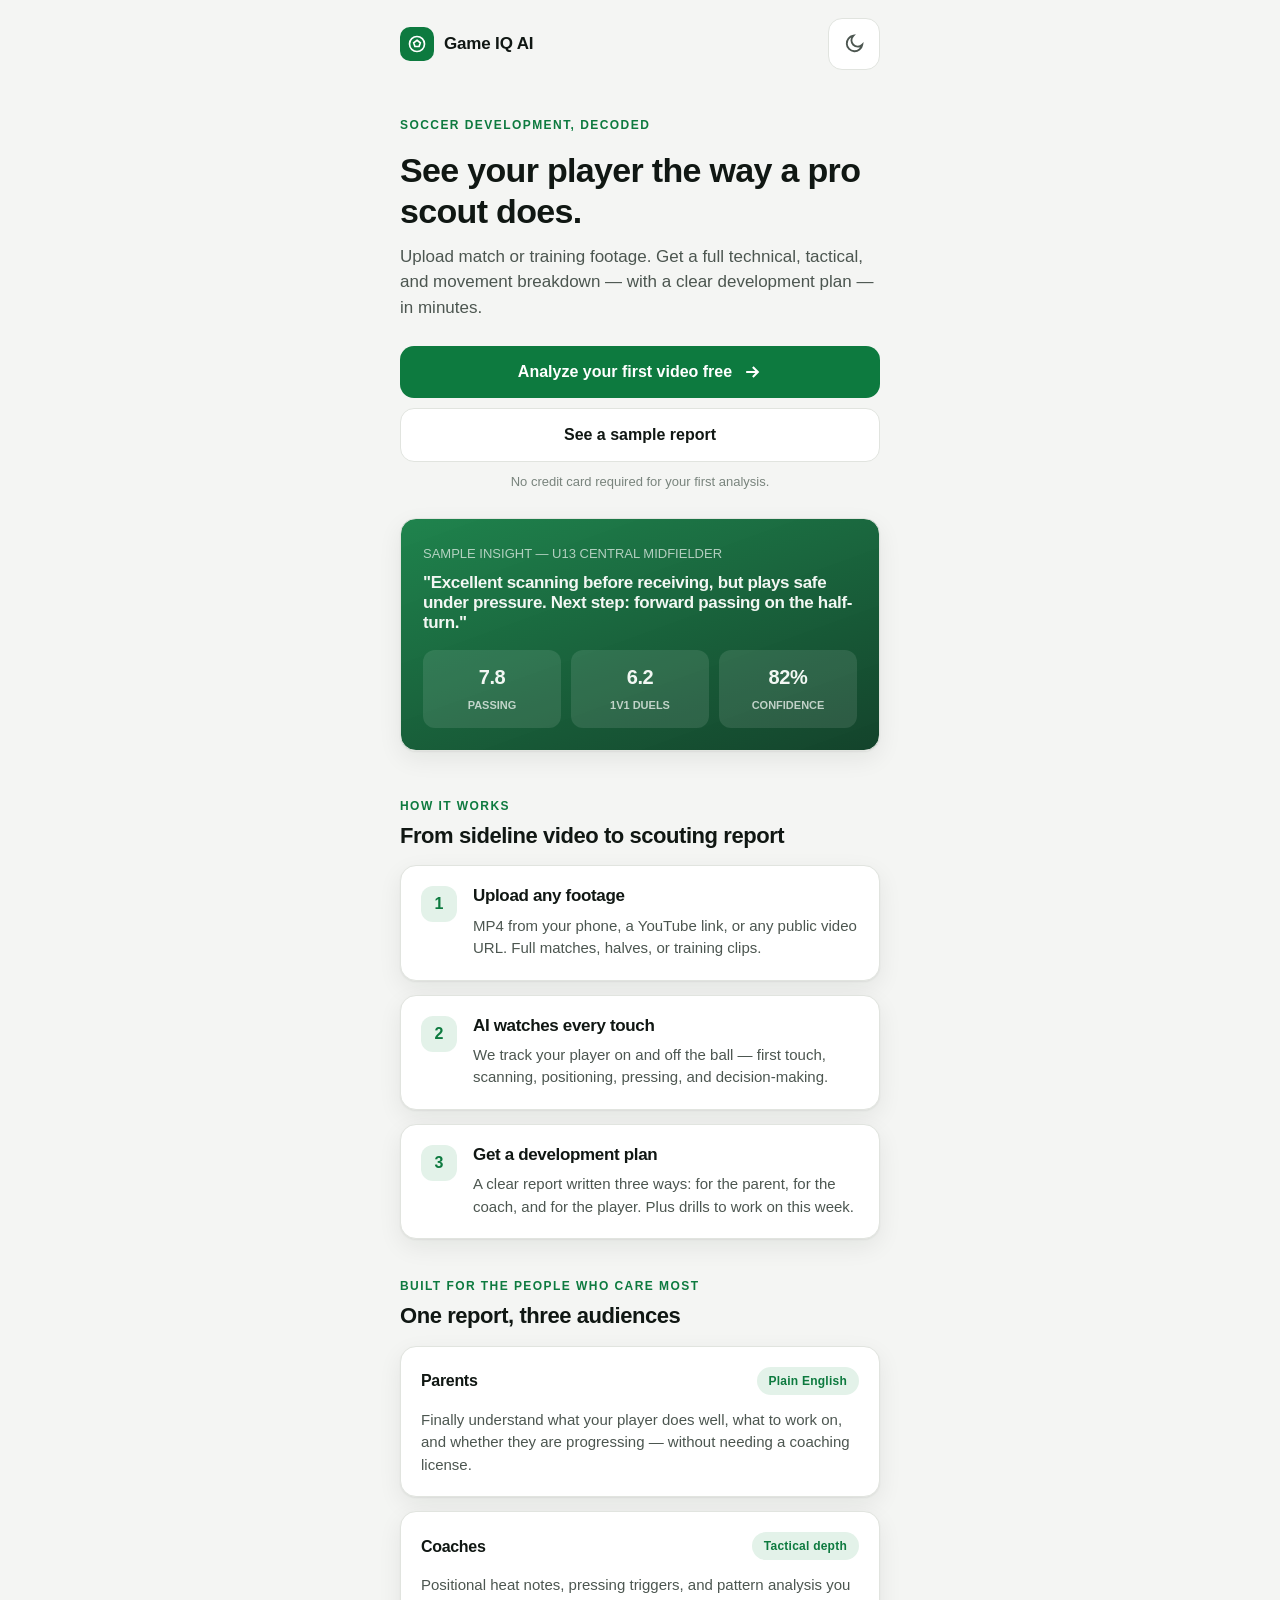
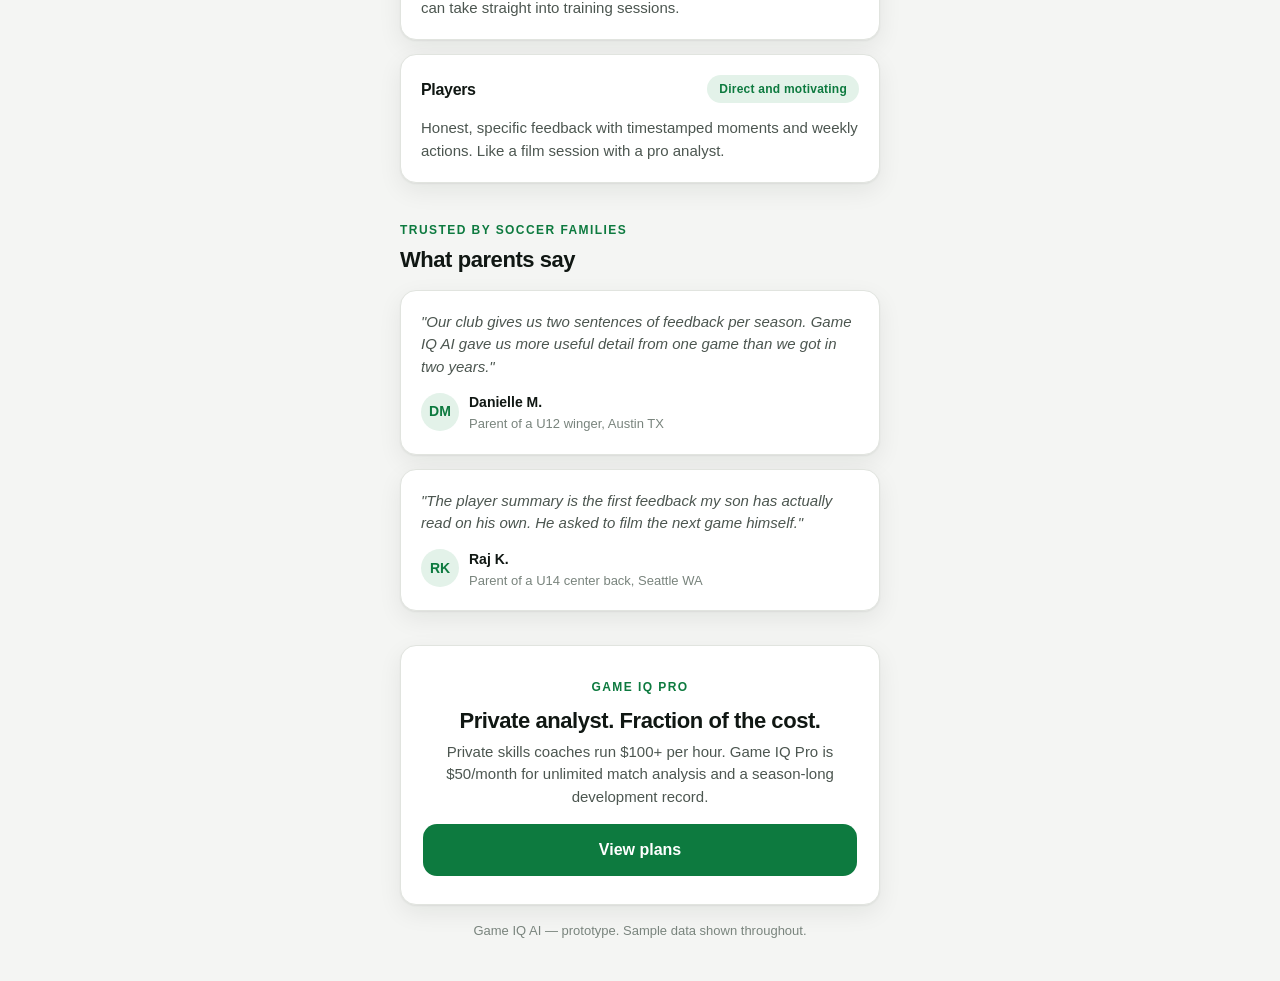
==== game-iq-ai/index.html @ a827c87a "Add Game IQ AI mobile-first web app prototype Six-screen prototype for a DTC soccer video-analysis p" ====
<!DOCTYPE html>
<html lang="en">
<head>
<meta charset="UTF-8">
<meta name="viewport" content="width=device-width, initial-scale=1.0, viewport-fit=cover">
<title>Game IQ AI — Pro-level soccer analysis from your phone</title>
<link rel="stylesheet" href="styles.css">
</head>
<body>
<div class="page page--landing">

  <header class="topbar">
    <a class="brand" href="index.html">
      <span class="brand-mark">
        <svg viewBox="0 0 24 24" fill="none" stroke="currentColor" stroke-width="2"><circle cx="12" cy="12" r="9"/><path d="M12 7.5 16 10.5 14.5 15h-5L8 10.5z"/></svg>
      </span>
      Game IQ AI
    </a>
    <button class="theme-toggle" data-theme-toggle aria-label="Toggle dark mode">
      <svg class="icon-moon" viewBox="0 0 24 24" fill="none" stroke="currentColor" stroke-width="2"><path d="M21 12.8A8.5 8.5 0 1 1 11.2 3 6.6 6.6 0 0 0 21 12.8z"/></svg>
      <svg class="icon-sun" viewBox="0 0 24 24" fill="none" stroke="currentColor" stroke-width="2"><circle cx="12" cy="12" r="4"/><path d="M12 2v2M12 20v2M4.9 4.9l1.4 1.4M17.7 17.7l1.4 1.4M2 12h2M20 12h2M4.9 19.1l1.4-1.4M17.7 6.3l1.4-1.4"/></svg>
    </button>
  </header>

  <section class="hero">
    <span class="eyebrow">Soccer development, decoded</span>
    <h1>See your player the way a pro scout does.</h1>
    <p class="muted">Upload match or training footage. Get a full technical, tactical, and movement breakdown — with a clear development plan — in minutes.</p>

    <div class="hero-cta">
      <a class="btn btn--primary" href="signup.html">
        Analyze your first video free
        <svg viewBox="0 0 24 24" fill="none" stroke="currentColor" stroke-width="2.5"><path d="M5 12h14M13 6l6 6-6 6"/></svg>
      </a>
      <a class="btn btn--ghost" href="analysis.html">See a sample report</a>
    </div>
    <p class="small" style="text-align:center;">No credit card required for your first analysis.</p>

    <div class="pitch-card">
      <span class="small">SAMPLE INSIGHT — U13 CENTRAL MIDFIELDER</span>
      <h3 style="margin-top:8px;">"Excellent scanning before receiving, but plays safe under pressure. Next step: forward passing on the half-turn."</h3>
      <div class="stat-grid">
        <div><strong>7.8</strong><span>PASSING</span></div>
        <div><strong>6.2</strong><span>1V1 DUELS</span></div>
        <div><strong>82%</strong><span>CONFIDENCE</span></div>
      </div>
    </div>
  </section>

  <section class="section-gap steps-row">
    <div class="section-head">
      <span class="eyebrow">How it works</span>
      <h2>From sideline video to scouting report</h2>
    </div>

    <div class="card">
      <span class="step-num"></span>
      <div>
        <h3>Upload any footage</h3>
        <p class="muted mt-8">MP4 from your phone, a YouTube link, or any public video URL. Full matches, halves, or training clips.</p>
      </div>
    </div>

    <div class="card">
      <span class="step-num"></span>
      <div>
        <h3>AI watches every touch</h3>
        <p class="muted mt-8">We track your player on and off the ball — first touch, scanning, positioning, pressing, and decision-making.</p>
      </div>
    </div>

    <div class="card">
      <span class="step-num"></span>
      <div>
        <h3>Get a development plan</h3>
        <p class="muted mt-8">A clear report written three ways: for the parent, for the coach, and for the player. Plus drills to work on this week.</p>
      </div>
    </div>
  </section>

  <section class="section-gap">
    <div class="section-head">
      <span class="eyebrow">Built for the people who care most</span>
      <h2>One report, three audiences</h2>
    </div>

    <div class="card">
      <div class="card-title"><h3>Parents</h3><span class="badge badge--accent">Plain English</span></div>
      <p class="muted">Finally understand what your player does well, what to work on, and whether they are progressing — without needing a coaching license.</p>
    </div>

    <div class="card">
      <div class="card-title"><h3>Coaches</h3><span class="badge badge--accent">Tactical depth</span></div>
      <p class="muted">Positional heat notes, pressing triggers, and pattern analysis you can take straight into training sessions.</p>
    </div>

    <div class="card">
      <div class="card-title"><h3>Players</h3><span class="badge badge--accent">Direct and motivating</span></div>
      <p class="muted">Honest, specific feedback with timestamped moments and weekly actions. Like a film session with a pro analyst.</p>
    </div>
  </section>

  <section class="section-gap">
    <div class="section-head">
      <span class="eyebrow">Trusted by soccer families</span>
      <h2>What parents say</h2>
    </div>

    <div class="card quote-card">
      <p class="muted">"Our club gives us two sentences of feedback per season. Game IQ AI gave us more useful detail from one game than we got in two years."</p>
      <div class="quote-attr">
        <span class="avatar">DM</span>
        <div>
          <strong style="font-size:14px;">Danielle M.</strong>
          <p class="small">Parent of a U12 winger, Austin TX</p>
        </div>
      </div>
    </div>

    <div class="card quote-card">
      <p class="muted">"The player summary is the first feedback my son has actually read on his own. He asked to film the next game himself."</p>
      <div class="quote-attr">
        <span class="avatar">RK</span>
        <div>
          <strong style="font-size:14px;">Raj K.</strong>
          <p class="small">Parent of a U14 center back, Seattle WA</p>
        </div>
      </div>
    </div>
  </section>

  <section class="section-gap">
    <div class="card" style="text-align:center; padding:28px 22px;">
      <span class="eyebrow">Game IQ Pro</span>
      <h2 style="margin:10px 0 6px;">Private analyst. Fraction of the cost.</h2>
      <p class="muted">Private skills coaches run $100+ per hour. Game IQ Pro is $50/month for unlimited match analysis and a season-long development record.</p>
      <a class="btn btn--primary mt-16" href="pricing.html">View plans</a>
    </div>
    <p class="small mt-16" style="text-align:center;">Game IQ AI — prototype. Sample data shown throughout.</p>
  </section>

</div>
</body>
<script src="app.js"></script>
</html>
---- game-iq-ai/styles.css ----
/* ============================================================
   Game IQ AI — Design System
   Mobile-first, card-based, premium sports aesthetic.
   ============================================================ */

:root {
  /* Light theme */
  --bg: #f4f5f3;
  --surface: #ffffff;
  --surface-2: #eceeea;
  --ink: #101713;
  --ink-2: #4c5650;
  --ink-3: #79847d;
  --line: #e1e4df;
  --accent: #0d7a3f;          /* pitch green */
  --accent-ink: #ffffff;
  --accent-soft: #e3f2e9;
  --gold: #b98a1f;
  --gold-soft: #f6ecd6;
  --danger: #b03a2e;
  --danger-soft: #f7e4e1;
  --shadow: 0 1px 2px rgba(16, 23, 19, 0.06), 0 8px 24px rgba(16, 23, 19, 0.07);
  --radius: 16px;
  --radius-sm: 10px;
  --tap: 52px;                /* minimum tap target */
}

html[data-theme="dark"] {
  --bg: #0c110e;
  --surface: #151b17;
  --surface-2: #1d2520;
  --ink: #eef1ee;
  --ink-2: #aeb8b1;
  --ink-3: #79847d;
  --line: #242d27;
  --accent: #2fae6a;
  --accent-ink: #07130c;
  --accent-soft: #15301f;
  --gold: #d8a93c;
  --gold-soft: #2c2410;
  --danger: #d96a5e;
  --danger-soft: #321713;
  --shadow: 0 1px 2px rgba(0, 0, 0, 0.4), 0 10px 28px rgba(0, 0, 0, 0.45);
}

* { margin: 0; padding: 0; box-sizing: border-box; }

html { -webkit-text-size-adjust: 100%; }

body {
  font-family: -apple-system, BlinkMacSystemFont, "Segoe UI", Roboto,
    "Helvetica Neue", Arial, sans-serif;
  background: var(--bg);
  color: var(--ink);
  line-height: 1.5;
  min-height: 100vh;
  transition: background 0.25s ease, color 0.25s ease;
}

.page {
  max-width: 480px;
  margin: 0 auto;
  padding: 0 20px 110px;
  min-height: 100vh;
}

.page--landing { padding-bottom: 40px; }

/* ---------- Typography ---------- */

h1, h2, h3 { font-weight: 700; letter-spacing: -0.02em; line-height: 1.2; }
h1 { font-size: 34px; }
h2 { font-size: 22px; }
h3 { font-size: 17px; }

.eyebrow {
  font-size: 12px;
  font-weight: 700;
  text-transform: uppercase;
  letter-spacing: 0.12em;
  color: var(--accent);
}

.muted { color: var(--ink-2); font-size: 15px; }
.small { font-size: 13px; color: var(--ink-3); }

/* ---------- Header / nav ---------- */

.topbar {
  display: flex;
  align-items: center;
  justify-content: space-between;
  padding: 18px 0 14px;
  position: sticky;
  top: 0;
  background: var(--bg);
  z-index: 20;
}

.brand {
  display: flex;
  align-items: center;
  gap: 10px;
  font-weight: 800;
  font-size: 17px;
  letter-spacing: -0.01em;
  color: var(--ink);
  text-decoration: none;
}

.brand-mark {
  width: 34px;
  height: 34px;
  border-radius: 10px;
  background: var(--accent);
  color: var(--accent-ink);
  display: grid;
  place-items: center;
  flex-shrink: 0;
}

.brand-mark svg { width: 20px; height: 20px; }

.theme-toggle {
  width: var(--tap);
  height: var(--tap);
  border-radius: 14px;
  border: 1px solid var(--line);
  background: var(--surface);
  color: var(--ink-2);
  display: grid;
  place-items: center;
  cursor: pointer;
}

.theme-toggle svg { width: 22px; height: 22px; }
html[data-theme="dark"] .icon-sun { display: block; }
html[data-theme="dark"] .icon-moon { display: none; }
.icon-sun { display: none; }
.icon-moon { display: block; }

/* ---------- Buttons ---------- */

.btn {
  display: flex;
  align-items: center;
  justify-content: center;
  gap: 10px;
  min-height: var(--tap);
  padding: 14px 24px;
  border-radius: 14px;
  border: none;
  font-size: 16px;
  font-weight: 700;
  font-family: inherit;
  text-decoration: none;
  cursor: pointer;
  width: 100%;
  transition: transform 0.1s ease, opacity 0.15s ease;
}

.btn:active { transform: scale(0.985); }

.btn--primary { background: var(--accent); color: var(--accent-ink); }
.btn--ghost {
  background: var(--surface);
  color: var(--ink);
  border: 1px solid var(--line);
}
.btn--quiet { background: transparent; color: var(--ink-2); }
.btn svg { width: 20px; height: 20px; }

/* ---------- Cards ---------- */

.card {
  background: var(--surface);
  border: 1px solid var(--line);
  border-radius: var(--radius);
  padding: 20px;
  box-shadow: var(--shadow);
  margin-bottom: 14px;
}

.card-title {
  display: flex;
  align-items: center;
  justify-content: space-between;
  margin-bottom: 14px;
}

.card-title h3 { font-size: 16px; }
.card-title .small { font-weight: 600; }

/* ---------- Chips, badges, pills ---------- */

.badge {
  display: inline-flex;
  align-items: center;
  gap: 6px;
  padding: 5px 12px;
  border-radius: 999px;
  font-size: 12px;
  font-weight: 700;
  letter-spacing: 0.02em;
}

.badge--accent { background: var(--accent-soft); color: var(--accent); }
.badge--gold { background: var(--gold-soft); color: var(--gold); }
.badge--danger { background: var(--danger-soft); color: var(--danger); }
.badge--neutral { background: var(--surface-2); color: var(--ink-2); }

/* ---------- Rating bars ---------- */

.rating-row {
  display: grid;
  grid-template-columns: 1fr 44px;
  gap: 4px 12px;
  align-items: center;
  padding: 9px 0;
}

.rating-row + .rating-row { border-top: 1px solid var(--line); }

.rating-label { font-size: 14px; font-weight: 600; }
.rating-value {
  font-size: 15px;
  font-weight: 800;
  text-align: right;
  font-variant-numeric: tabular-nums;
}

.rating-track {
  grid-column: 1 / -1;
  height: 6px;
  border-radius: 999px;
  background: var(--surface-2);
  overflow: hidden;
}

.rating-fill {
  height: 100%;
  border-radius: 999px;
  background: var(--accent);
  width: 0;
  transition: width 0.8s cubic-bezier(0.22, 1, 0.36, 1);
}

.rating-fill--gold { background: var(--gold); }

/* ---------- Lists ---------- */

.fact-list { list-style: none; }
.fact-list li {
  display: flex;
  gap: 12px;
  padding: 11px 0;
  font-size: 14.5px;
  color: var(--ink-2);
}
.fact-list li + li { border-top: 1px solid var(--line); }
.fact-list strong { color: var(--ink); font-weight: 700; }

.fact-list .dot {
  flex-shrink: 0;
  width: 8px;
  height: 8px;
  border-radius: 50%;
  margin-top: 7px;
  background: var(--accent);
}
.fact-list .dot--gold { background: var(--gold); }
.fact-list .dot--danger { background: var(--danger); }

/* ---------- Segmented control / tabs ---------- */

.segment {
  display: grid;
  grid-auto-flow: column;
  grid-auto-columns: 1fr;
  background: var(--surface-2);
  border-radius: 14px;
  padding: 4px;
  gap: 4px;
  margin-bottom: 16px;
}

.segment button {
  min-height: 44px;
  border: none;
  border-radius: 10px;
  background: transparent;
  font-family: inherit;
  font-size: 14px;
  font-weight: 700;
  color: var(--ink-2);
  cursor: pointer;
}

.segment button.is-active {
  background: var(--surface);
  color: var(--ink);
  box-shadow: var(--shadow);
}

.tab-panel { display: none; }
.tab-panel.is-active { display: block; }

/* ---------- Score ring ---------- */

.score-ring { position: relative; width: 120px; height: 120px; }
.score-ring svg { transform: rotate(-90deg); }
.score-ring .track { stroke: var(--surface-2); }
.score-ring .meter {
  stroke: var(--accent);
  stroke-linecap: round;
  transition: stroke-dashoffset 1s cubic-bezier(0.22, 1, 0.36, 1);
}
.score-ring .score-num {
  position: absolute;
  inset: 0;
  display: grid;
  place-items: center;
  font-size: 30px;
  font-weight: 800;
  letter-spacing: -0.03em;
}
.score-ring .score-num span { font-size: 13px; font-weight: 700; color: var(--ink-3); }

/* ---------- Bottom tab bar ---------- */

.tabbar {
  position: fixed;
  bottom: 0;
  left: 0;
  right: 0;
  background: var(--surface);
  border-top: 1px solid var(--line);
  z-index: 30;
  padding-bottom: env(safe-area-inset-bottom);
}

.tabbar-inner {
  max-width: 480px;
  margin: 0 auto;
  display: grid;
  grid-template-columns: repeat(4, 1fr);
}

.tabbar a {
  display: flex;
  flex-direction: column;
  align-items: center;
  gap: 3px;
  padding: 10px 4px 12px;
  min-height: 60px;
  text-decoration: none;
  color: var(--ink-3);
  font-size: 11px;
  font-weight: 700;
}

.tabbar a svg { width: 24px; height: 24px; }
.tabbar a.is-active { color: var(--accent); }

/* ---------- Forms ---------- */

.field { margin-bottom: 14px; }
.field label {
  display: block;
  font-size: 13px;
  font-weight: 700;
  margin-bottom: 6px;
  color: var(--ink-2);
}

.field input, .field select {
  width: 100%;
  min-height: var(--tap);
  padding: 14px 16px;
  border-radius: 14px;
  border: 1px solid var(--line);
  background: var(--surface);
  color: var(--ink);
  font-size: 16px;
  font-family: inherit;
}

.field input:focus, .field select:focus {
  outline: 2px solid var(--accent);
  outline-offset: -1px;
}

.choice-grid { display: grid; grid-template-columns: 1fr 1fr; gap: 10px; }

.choice {
  min-height: var(--tap);
  padding: 14px;
  border-radius: 14px;
  border: 1.5px solid var(--line);
  background: var(--surface);
  color: var(--ink);
  font-size: 15px;
  font-weight: 700;
  font-family: inherit;
  cursor: pointer;
  text-align: center;
}

.choice.is-selected {
  border-color: var(--accent);
  background: var(--accent-soft);
  color: var(--accent);
}

/* ---------- Stepper ---------- */

.stepper { display: flex; gap: 6px; margin: 8px 0 22px; }
.stepper span {
  height: 4px;
  flex: 1;
  border-radius: 999px;
  background: var(--surface-2);
}
.stepper span.is-done { background: var(--accent); }

/* ---------- Upload ---------- */

.dropzone {
  border: 2px dashed var(--line);
  border-radius: var(--radius);
  background: var(--surface);
  padding: 36px 20px;
  text-align: center;
  cursor: pointer;
}

.dropzone.is-armed { border-color: var(--accent); background: var(--accent-soft); }

.dropzone .drop-icon {
  width: 56px;
  height: 56px;
  margin: 0 auto 12px;
  border-radius: 16px;
  background: var(--accent-soft);
  color: var(--accent);
  display: grid;
  place-items: center;
}
.dropzone .drop-icon svg { width: 28px; height: 28px; }

.progress-track {
  height: 8px;
  border-radius: 999px;
  background: var(--surface-2);
  overflow: hidden;
  margin: 14px 0 8px;
}

.progress-fill {
  height: 100%;
  width: 0;
  border-radius: 999px;
  background: var(--accent);
  transition: width 0.4s ease;
}

.analyze-steps { list-style: none; margin-top: 6px; }
.analyze-steps li {
  display: flex;
  align-items: center;
  gap: 12px;
  padding: 12px 0;
  font-size: 14.5px;
  font-weight: 600;
  color: var(--ink-3);
}
.analyze-steps li + li { border-top: 1px solid var(--line); }
.analyze-steps .step-dot {
  width: 22px;
  height: 22px;
  border-radius: 50%;
  border: 2px solid var(--line);
  flex-shrink: 0;
  display: grid;
  place-items: center;
}
.analyze-steps li.is-done { color: var(--ink); }
.analyze-steps li.is-done .step-dot {
  background: var(--accent);
  border-color: var(--accent);
  color: var(--accent-ink);
}
.analyze-steps li.is-active { color: var(--accent); }
.analyze-steps li.is-active .step-dot { border-color: var(--accent); }
.analyze-steps .step-dot svg { width: 12px; height: 12px; }

/* ---------- Landing ---------- */

.hero { padding: 28px 0 8px; }
.hero h1 { margin: 14px 0 12px; }
.hero .muted { font-size: 17px; }
.hero-cta { display: grid; gap: 10px; margin: 26px 0 10px; }

.pitch-card {
  margin-top: 26px;
  border-radius: var(--radius);
  overflow: hidden;
  border: 1px solid var(--line);
  box-shadow: var(--shadow);
  background:
    linear-gradient(160deg, rgba(13, 122, 63, 0.92), rgba(8, 58, 33, 0.95));
  color: #f2f7f3;
  padding: 22px;
}

.pitch-card .small { color: rgba(242, 247, 243, 0.7); }

.stat-grid {
  display: grid;
  grid-template-columns: repeat(3, 1fr);
  gap: 10px;
  margin-top: 16px;
}

.stat-grid > div {
  background: rgba(255, 255, 255, 0.1);
  border-radius: 12px;
  padding: 12px 10px;
  text-align: center;
}

.stat-grid strong { display: block; font-size: 20px; letter-spacing: -0.02em; }
.stat-grid span { font-size: 11px; opacity: 0.75; font-weight: 600; }

.steps-row { counter-reset: step; }
.steps-row .card { display: flex; gap: 16px; align-items: flex-start; }
.step-num {
  counter-increment: step;
  width: 36px;
  height: 36px;
  flex-shrink: 0;
  border-radius: 12px;
  background: var(--accent-soft);
  color: var(--accent);
  font-weight: 800;
  display: grid;
  place-items: center;
}
.step-num::before { content: counter(step); }

.quote-card .muted { font-size: 15px; font-style: italic; }
.quote-attr { margin-top: 12px; display: flex; align-items: center; gap: 10px; }
.quote-attr .avatar {
  width: 38px;
  height: 38px;
  border-radius: 50%;
  background: var(--accent-soft);
  color: var(--accent);
  font-weight: 800;
  font-size: 14px;
  display: grid;
  place-items: center;
}

.section-gap { margin-top: 34px; }
.section-head { margin-bottom: 16px; }
.section-head h2 { margin-top: 6px; }

/* ---------- Analysis page ---------- */

.player-head {
  display: flex;
  gap: 16px;
  align-items: center;
  margin-bottom: 16px;
}

.player-avatar {
  width: 58px;
  height: 58px;
  border-radius: 18px;
  background: var(--accent);
  color: var(--accent-ink);
  font-size: 20px;
  font-weight: 800;
  display: grid;
  place-items: center;
  flex-shrink: 0;
}

.confidence-card { display: flex; gap: 18px; align-items: center; }
.confidence-card .score-ring { flex-shrink: 0; }

.moment {
  display: flex;
  gap: 14px;
  padding: 12px 0;
}
.moment + .moment { border-top: 1px solid var(--line); }
.moment time {
  flex-shrink: 0;
  font-size: 13px;
  font-weight: 800;
  font-variant-numeric: tabular-nums;
  color: var(--accent);
  background: var(--accent-soft);
  border-radius: 8px;
  padding: 4px 8px;
  height: fit-content;
}
.moment p { font-size: 14px; color: var(--ink-2); }
.moment strong { color: var(--ink); display: block; font-size: 14.5px; }

.action-item {
  display: flex;
  gap: 14px;
  align-items: flex-start;
  padding: 12px 0;
}
.action-item + .action-item { border-top: 1px solid var(--line); }
.action-item .check {
  width: 26px;
  height: 26px;
  border-radius: 8px;
  border: 2px solid var(--line);
  flex-shrink: 0;
  margin-top: 1px;
}
.action-item strong { display: block; font-size: 14.5px; }
.action-item p { font-size: 13.5px; color: var(--ink-2); }

/* ---------- Progress page ---------- */

.trend-chart { width: 100%; height: auto; display: block; }
.trend-chart .grid-line { stroke: var(--line); stroke-width: 1; }
.trend-chart .axis-label { fill: var(--ink-3); font-size: 10px; font-weight: 600; }
.trend-chart .trend-line {
  stroke: var(--accent);
  stroke-width: 2.5;
  fill: none;
  stroke-linecap: round;
  stroke-linejoin: round;
}
.trend-chart .trend-dot { fill: var(--accent); }
.trend-chart .trend-area { fill: var(--accent); opacity: 0.12; }

.session-row {
  display: flex;
  align-items: center;
  gap: 14px;
  padding: 13px 0;
  text-decoration: none;
  color: inherit;
}
.session-row + .session-row { border-top: 1px solid var(--line); }
.session-score {
  width: 46px;
  height: 46px;
  border-radius: 14px;
  background: var(--accent-soft);
  color: var(--accent);
  font-weight: 800;
  font-size: 15px;
  display: grid;
  place-items: center;
  flex-shrink: 0;
}
.session-row strong { display: block; font-size: 14.5px; }
.session-delta { margin-left: auto; font-size: 13px; font-weight: 800; }
.session-delta.up { color: var(--accent); }
.session-delta.flat { color: var(--ink-3); }

/* ---------- Pricing ---------- */

.plan-card { position: relative; }
.plan-card.is-featured { border: 2px solid var(--accent); }

.plan-flag {
  position: absolute;
  top: -12px;
  left: 20px;
  background: var(--accent);
  color: var(--accent-ink);
  font-size: 11px;
  font-weight: 800;
  text-transform: uppercase;
  letter-spacing: 0.08em;
  padding: 4px 12px;
  border-radius: 999px;
}

.price-line { display: flex; align-items: baseline; gap: 6px; margin: 10px 0 2px; }
.price-line .price { font-size: 38px; font-weight: 800; letter-spacing: -0.03em; }
.price-line .per { color: var(--ink-3); font-weight: 600; }
.price-was { text-decoration: line-through; color: var(--ink-3); font-weight: 600; }

.plan-card .btn { margin-top: 16px; }

.faq-item { padding: 14px 0; }
.faq-item + .faq-item { border-top: 1px solid var(--line); }
.faq-item strong { display: block; font-size: 14.5px; margin-bottom: 4px; }
.faq-item p { font-size: 14px; color: var(--ink-2); }

/* ---------- Utility ---------- */

.hidden { display: none !important; }
.mt-8 { margin-top: 8px; }
.mt-16 { margin-top: 16px; }
.mt-24 { margin-top: 24px; }
.grid-2 { display: grid; grid-template-columns: 1fr 1fr; gap: 10px; }

@media (min-width: 520px) {
  .page { padding-left: 0; padding-right: 0; }
}
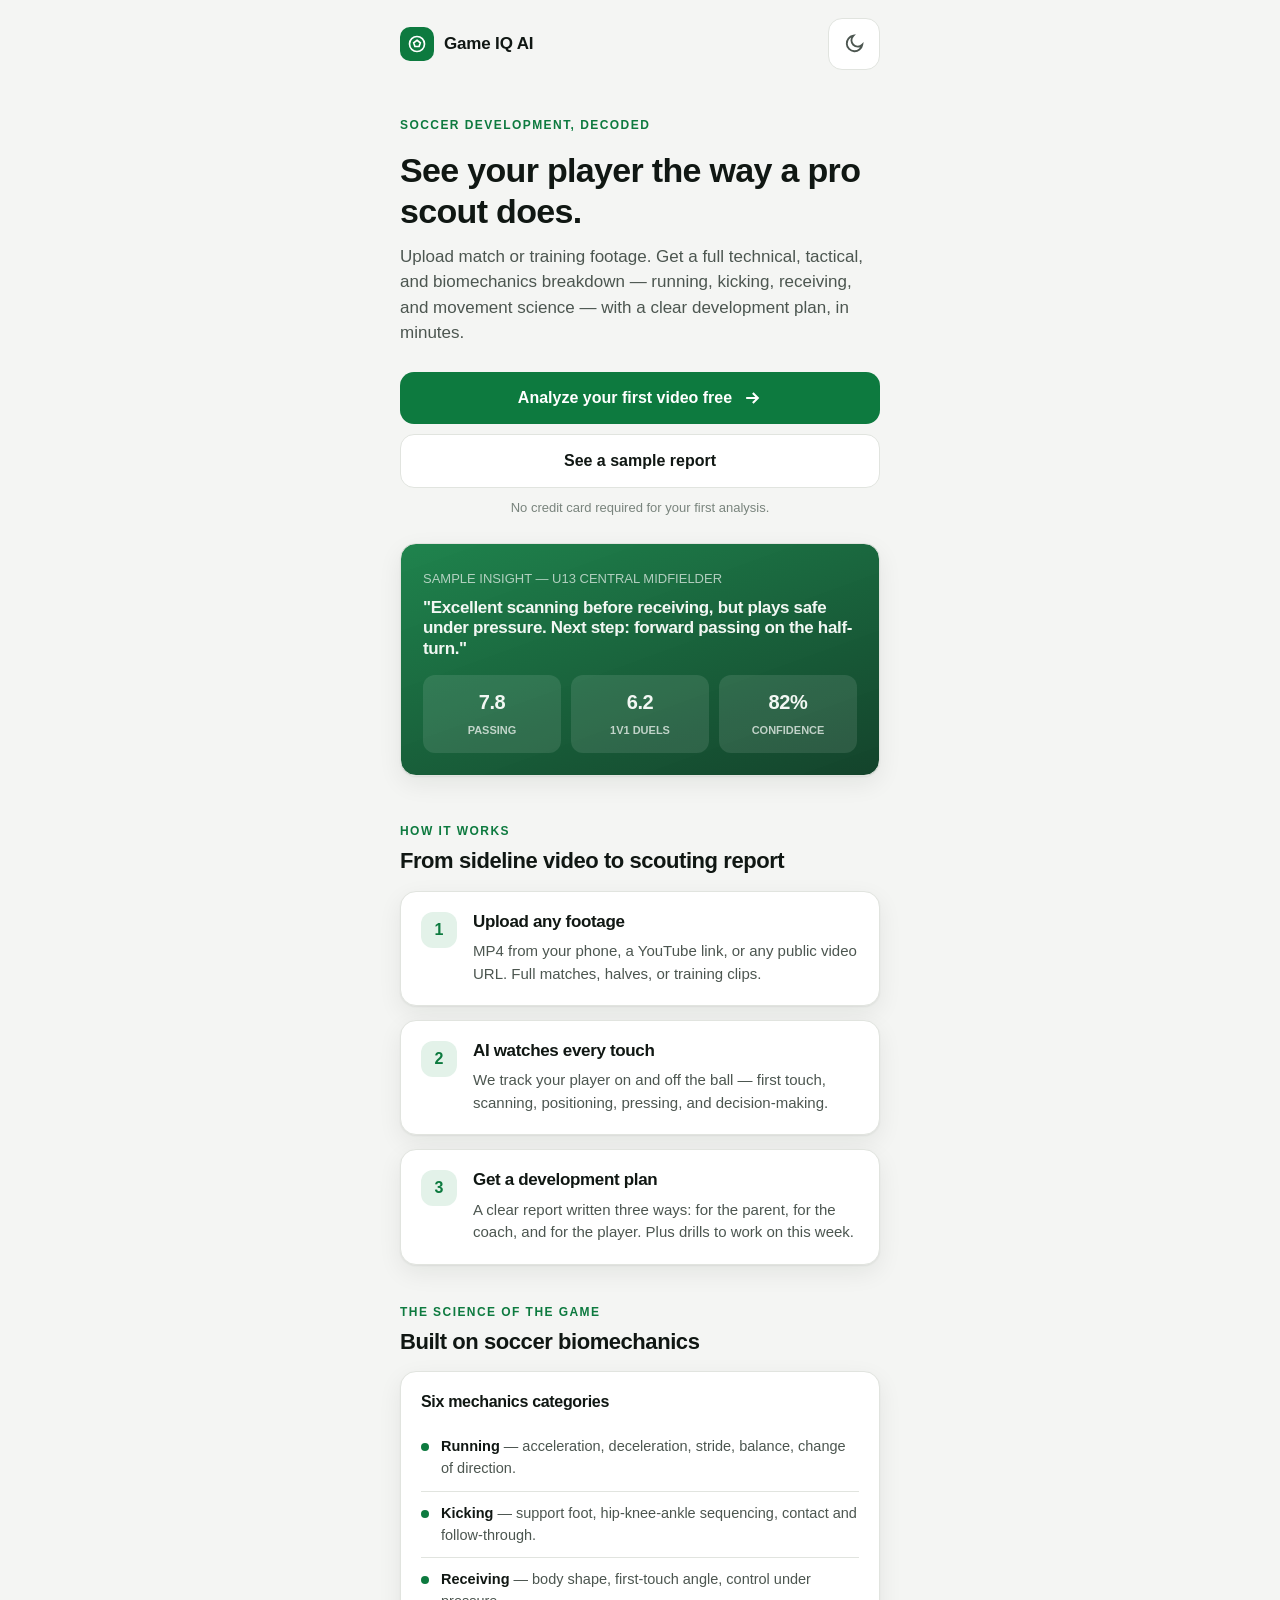
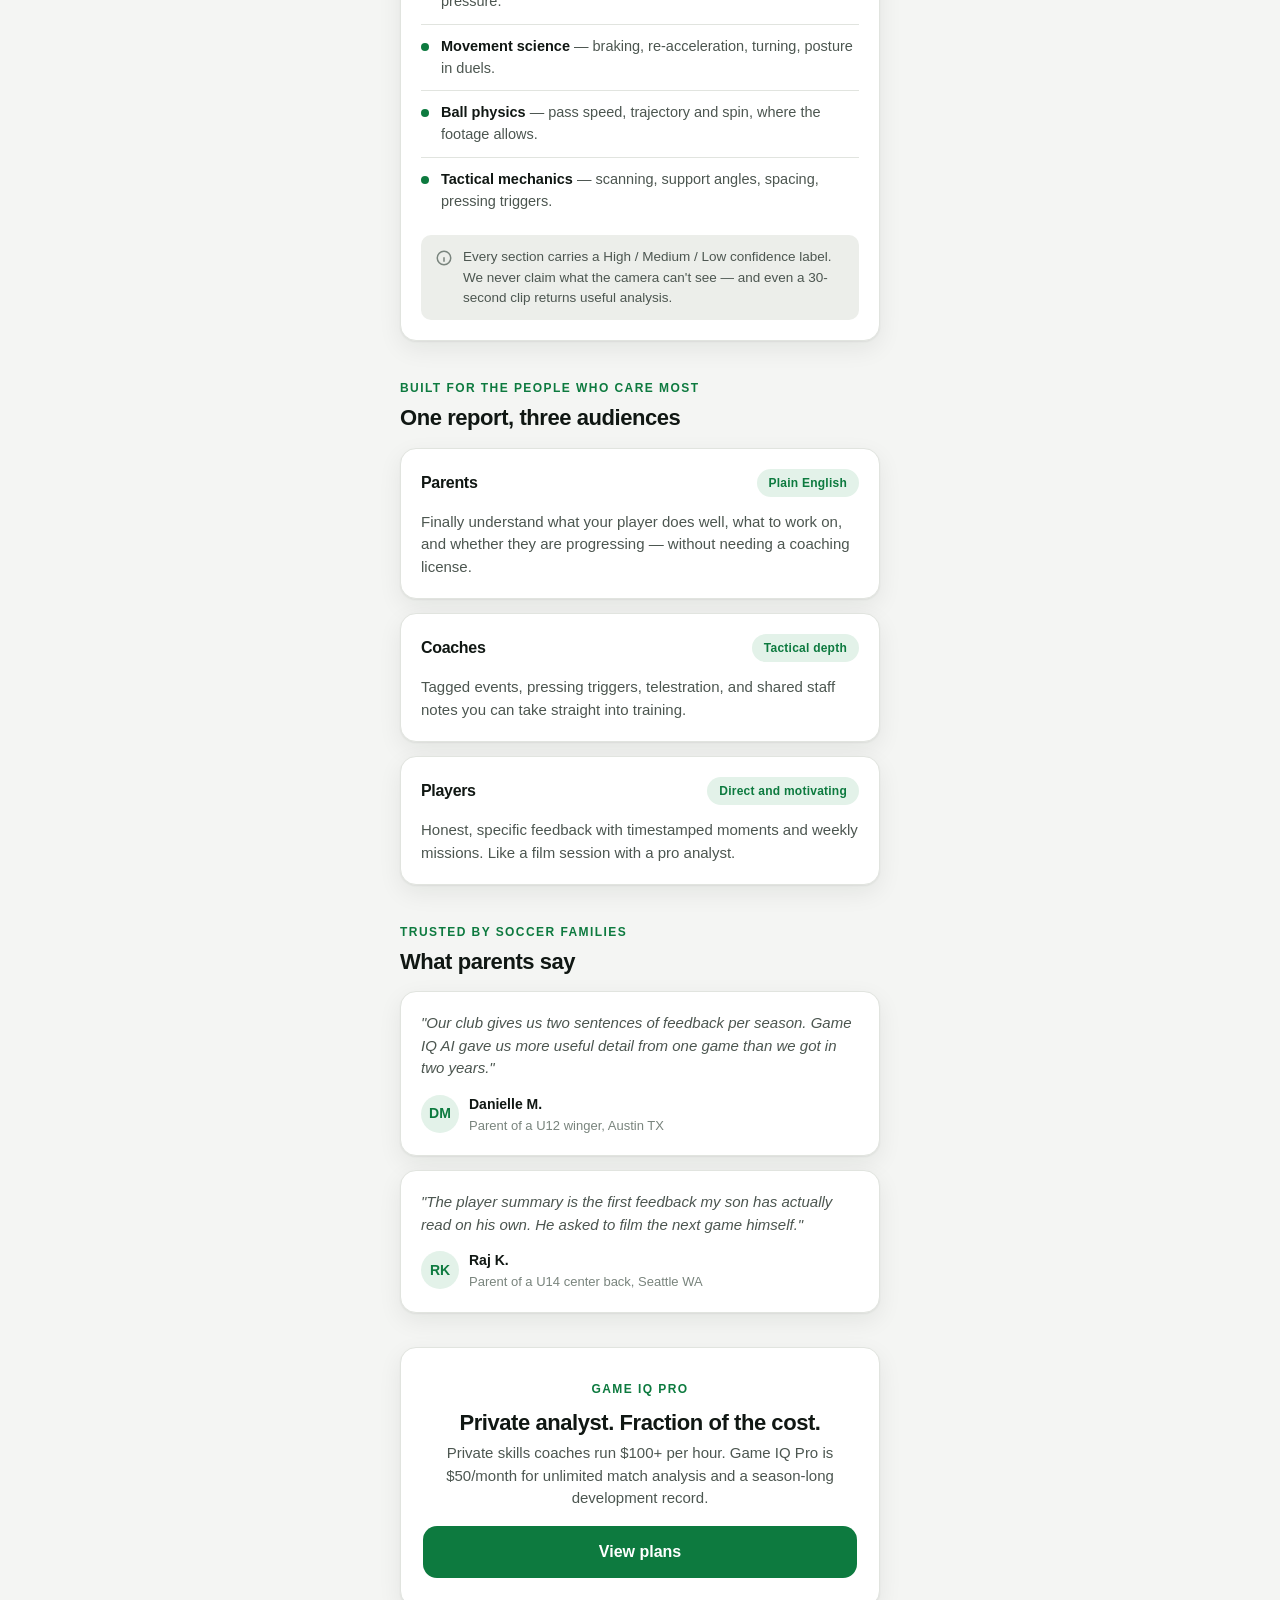
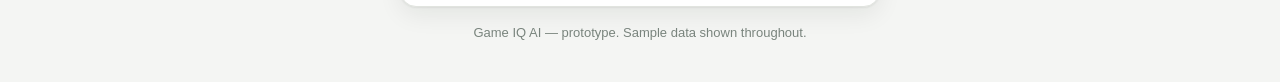
==== commit a17213a8: "Expand Game IQ AI prototype to full v2 with biomechanics engine Add player identification flow and d" ====
--- a/game-iq-ai/index.html
+++ b/game-iq-ai/index.html
@@ -25,7 +25,7 @@
   <section class="hero">
     <span class="eyebrow">Soccer development, decoded</span>
     <h1>See your player the way a pro scout does.</h1>
-    <p class="muted">Upload match or training footage. Get a full technical, tactical, and movement breakdown — with a clear development plan — in minutes.</p>
+    <p class="muted">Upload match or training footage. Get a full technical, tactical, and biomechanics breakdown — running, kicking, receiving, and movement science — with a clear development plan, in minutes.</p>
 
     <div class="hero-cta">
       <a class="btn btn--primary" href="signup.html">
@@ -80,24 +80,47 @@
 
   <section class="section-gap">
     <div class="section-head">
+      <span class="eyebrow">The science of the game</span>
+      <h2>Built on soccer biomechanics</h2>
+    </div>
+
+    <div class="card">
+      <div class="card-title"><h3>Six mechanics categories</h3></div>
+      <ul class="fact-list">
+        <li><span class="dot"></span><span><strong>Running</strong> — acceleration, deceleration, stride, balance, change of direction.</span></li>
+        <li><span class="dot"></span><span><strong>Kicking</strong> — support foot, hip-knee-ankle sequencing, contact and follow-through.</span></li>
+        <li><span class="dot"></span><span><strong>Receiving</strong> — body shape, first-touch angle, control under pressure.</span></li>
+        <li><span class="dot"></span><span><strong>Movement science</strong> — braking, re-acceleration, turning, posture in duels.</span></li>
+        <li><span class="dot"></span><span><strong>Ball physics</strong> — pass speed, trajectory and spin, where the footage allows.</span></li>
+        <li><span class="dot"></span><span><strong>Tactical mechanics</strong> — scanning, support angles, spacing, pressing triggers.</span></li>
+      </ul>
+      <div class="note-strip">
+        <svg viewBox="0 0 24 24" fill="none" stroke="currentColor" stroke-width="2"><circle cx="12" cy="12" r="9"/><path d="M12 8h.01M11 12h1v4h1"/></svg>
+        Every section carries a High / Medium / Low confidence label. We never claim what the camera can't see — and even a 30-second clip returns useful analysis.
+      </div>
+    </div>
+  </section>
+
+  <section class="section-gap">
+    <div class="section-head">
       <span class="eyebrow">Built for the people who care most</span>
       <h2>One report, three audiences</h2>
     </div>
 
-    <div class="card">
+    <a class="card" href="parent.html" style="text-decoration:none; color:inherit; display:block;">
       <div class="card-title"><h3>Parents</h3><span class="badge badge--accent">Plain English</span></div>
       <p class="muted">Finally understand what your player does well, what to work on, and whether they are progressing — without needing a coaching license.</p>
-    </div>
+    </a>
 
-    <div class="card">
+    <a class="card" href="coach.html" style="text-decoration:none; color:inherit; display:block;">
       <div class="card-title"><h3>Coaches</h3><span class="badge badge--accent">Tactical depth</span></div>
-      <p class="muted">Positional heat notes, pressing triggers, and pattern analysis you can take straight into training sessions.</p>
-    </div>
+      <p class="muted">Tagged events, pressing triggers, telestration, and shared staff notes you can take straight into training.</p>
+    </a>
 
-    <div class="card">
+    <a class="card" href="player.html" style="text-decoration:none; color:inherit; display:block;">
       <div class="card-title"><h3>Players</h3><span class="badge badge--accent">Direct and motivating</span></div>
-      <p class="muted">Honest, specific feedback with timestamped moments and weekly actions. Like a film session with a pro analyst.</p>
-    </div>
+      <p class="muted">Honest, specific feedback with timestamped moments and weekly missions. Like a film session with a pro analyst.</p>
+    </a>
   </section>
 
   <section class="section-gap">
--- a/game-iq-ai/styles.css
+++ b/game-iq-ai/styles.css
@@ -712,3 +712,125 @@
 @media (min-width: 520px) {
   .page { padding-left: 0; padding-right: 0; }
 }
+
+/* ---------- v2: score trio ---------- */
+
+.score-trio {
+  display: grid;
+  grid-template-columns: repeat(3, 1fr);
+  gap: 10px;
+}
+
+.score-trio .card { margin-bottom: 0; padding: 14px 8px; text-align: center; }
+.score-ring--sm { width: 76px; height: 76px; margin: 0 auto; }
+.score-ring--sm .score-num { font-size: 19px; }
+.score-ring--sm .score-num span { font-size: 10px; }
+.score-trio .small { display: block; margin-top: 8px; font-weight: 700; }
+
+/* ---------- v2: mechanics groups ---------- */
+
+.mech-group { padding: 14px 0; }
+.mech-group + .mech-group { border-top: 1px solid var(--line); }
+.mech-head {
+  display: flex;
+  align-items: center;
+  justify-content: space-between;
+  margin-bottom: 4px;
+}
+.mech-head h4 { font-size: 14.5px; font-weight: 800; }
+.mech-group .fact-list li { padding: 8px 0; font-size: 14px; }
+.mech-group .fact-list li:first-child { border-top: none; }
+
+/* ---------- v2: event timeline ---------- */
+
+.event-chip {
+  display: inline-block;
+  font-size: 10.5px;
+  font-weight: 800;
+  text-transform: uppercase;
+  letter-spacing: 0.06em;
+  padding: 2px 8px;
+  border-radius: 6px;
+  margin-bottom: 4px;
+}
+.event-chip--good { background: var(--accent-soft); color: var(--accent); }
+.event-chip--work { background: var(--danger-soft); color: var(--danger); }
+.event-chip--info { background: var(--surface-2); color: var(--ink-2); }
+
+/* ---------- v2: comparison rows ---------- */
+
+.delta-row {
+  display: flex;
+  align-items: center;
+  gap: 10px;
+  padding: 10px 0;
+  font-size: 14px;
+}
+.delta-row + .delta-row { border-top: 1px solid var(--line); }
+.delta-row .delta-label { flex: 1; font-weight: 600; }
+.delta-row .delta-vals { font-variant-numeric: tabular-nums; color: var(--ink-3); font-size: 13px; }
+.delta-row .session-delta { margin-left: 0; min-width: 38px; text-align: right; }
+
+/* ---------- v2: coach view comments ---------- */
+
+.comment { display: flex; gap: 12px; padding: 12px 0; }
+.comment + .comment { border-top: 1px solid var(--line); }
+.comment .avatar {
+  width: 36px; height: 36px; border-radius: 50%;
+  background: var(--surface-2); color: var(--ink-2);
+  font-weight: 800; font-size: 13px;
+  display: grid; place-items: center; flex-shrink: 0;
+}
+.comment .avatar--coach { background: var(--accent-soft); color: var(--accent); }
+.comment strong { font-size: 13.5px; }
+.comment p { font-size: 14px; color: var(--ink-2); }
+.comment time { font-size: 12px; color: var(--ink-3); margin-left: 6px; font-weight: 600; }
+
+/* ---------- v2: telestration frame ---------- */
+
+.frame-card {
+  border-radius: var(--radius-sm);
+  overflow: hidden;
+  border: 1px solid var(--line);
+  background: var(--surface-2);
+}
+.frame-card svg { display: block; width: 100%; height: auto; }
+.frame-caption { padding: 10px 12px; font-size: 13px; color: var(--ink-2); }
+
+/* ---------- v2: player ID candidates ---------- */
+
+.candidate-grid { display: grid; grid-template-columns: repeat(3, 1fr); gap: 10px; }
+.candidate {
+  border: 1.5px solid var(--line);
+  border-radius: 14px;
+  background: var(--surface);
+  padding: 14px 8px;
+  text-align: center;
+  cursor: pointer;
+  font-family: inherit;
+  color: var(--ink);
+}
+.candidate.is-selected { border-color: var(--accent); background: var(--accent-soft); }
+.candidate .kit {
+  width: 44px; height: 44px;
+  border-radius: 12px;
+  margin: 0 auto 8px;
+  display: grid; place-items: center;
+  font-weight: 800; font-size: 17px;
+  color: #fff;
+}
+.candidate .small { font-weight: 700; }
+.candidate.is-selected .small { color: var(--accent); }
+
+/* ---------- v2: misc ---------- */
+
+.inline-links { display: grid; gap: 10px; }
+.note-strip {
+  display: flex; gap: 10px; align-items: flex-start;
+  background: var(--surface-2);
+  border-radius: var(--radius-sm);
+  padding: 12px 14px;
+  font-size: 13.5px; color: var(--ink-2);
+  margin-top: 12px;
+}
+.note-strip svg { width: 18px; height: 18px; flex-shrink: 0; margin-top: 2px; color: var(--ink-3); }
